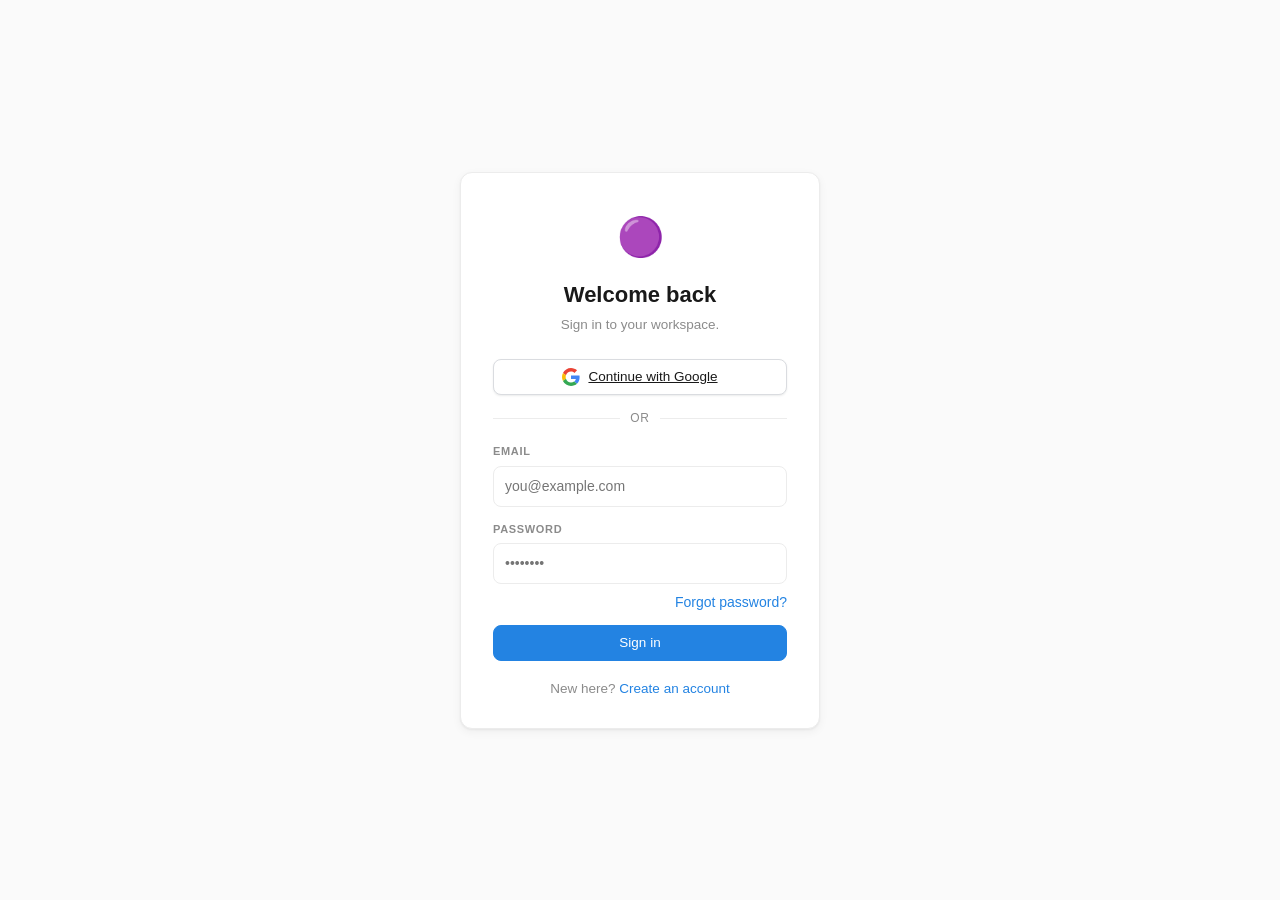
==== static/index.html @ 6af67395 "feat: notes section redesign + favorites - Sidebar list items: category color dots, first-line previ" ====
<!doctype html>
<html lang="en">
<head>
<meta charset="utf-8">
<meta name="viewport" content="width=device-width, initial-scale=1">
<title>Workspace — Tasks & Notes</title>
<link rel="stylesheet" href="style.css?v=20260831b">
</head>
<body>

<!-- ================= Auth view ================= -->
<section id="auth-view" class="auth-view" hidden>
  <div class="auth-card">
    <div class="auth-logo">🟣</div>
    <h1 id="auth-title">Welcome back</h1>
    <p class="auth-sub" id="auth-sub">Sign in to your workspace.</p>
    <a href="/auth/google/login" id="google-btn" class="btn btn-google btn-block" role="button">
      <svg viewBox="0 0 48 48" width="18" height="18" aria-hidden="true">
        <path fill="#EA4335" d="M24 9.5c3.54 0 6.71 1.22 9.21 3.6l6.85-6.85C35.9 2.38 30.47 0 24 0 14.62 0 6.51 5.38 2.56 13.22l7.98 6.19C12.43 13.72 17.74 9.5 24 9.5z"/>
        <path fill="#4285F4" d="M46.98 24.55c0-1.57-.15-3.09-.38-4.55H24v9.02h12.94c-.58 2.96-2.26 5.48-4.78 7.18l7.73 6c4.51-4.18 7.09-10.36 7.09-17.65z"/>
        <path fill="#FBBC05" d="M10.53 28.59c-.48-1.45-.76-2.99-.76-4.59s.27-3.14.76-4.59l-7.98-6.19C.92 16.46 0 20.12 0 24c0 3.88.92 7.54 2.56 10.78l7.97-6.19z"/>
        <path fill="#34A853" d="M24 48c6.48 0 11.93-2.13 15.89-5.81l-7.73-6c-2.15 1.45-4.92 2.3-8.16 2.3-6.26 0-11.57-4.22-13.47-9.91l-7.98 6.19C6.51 42.62 14.62 48 24 48z"/>
      </svg>
      Continue with Google
    </a>
    <div class="or-divider"><span>or</span></div>
    <form id="auth-form" autocomplete="on">
      <label class="field">
        <span>Email</span>
        <input type="email" id="auth-email" required placeholder="you@example.com" maxlength="255">
      </label>
      <label class="field">
        <span>Password</span>
        <input type="password" id="auth-password" required minlength="8" placeholder="••••••••" maxlength="128">
      </label>
      <p class="field-hint-row">
        <button type="button" id="forgot-password-btn" class="btn-link">Forgot password?</button>
      </p>
      <p id="auth-error" class="auth-error" role="alert" hidden></p>
      <p id="auth-resend-line" class="auth-hint" hidden>
        Didn't get the verification email?
        <button type="button" id="auth-resend-btn" class="btn-link">Resend link</button>
      </p>
      <button type="submit" id="auth-submit" class="btn btn-primary btn-block">Sign in</button>
    </form>

    <form id="forgot-form" class="auth-form" hidden>
      <label class="field">
        <span>Email</span>
        <input type="email" id="forgot-email" required placeholder="you@example.com" maxlength="255">
      </label>
      <p id="forgot-error" class="auth-error" role="alert" hidden></p>
      <button type="submit" id="forgot-submit" class="btn btn-primary btn-block">Send reset link</button>
      <p class="auth-switch">
        <button type="button" id="forgot-back-btn" class="btn-link">Back to sign in</button>
      </p>
    </form>

    <p class="auth-switch" id="auth-switch">
      <span id="auth-switch-text">New here?</span>
      <button type="button" id="auth-switch-btn" class="btn-link">Create an account</button>
    </p>
  </div>
</section>

<!-- ================= App view ================= -->
<div id="app-view" class="app" hidden>

  <aside class="sidebar" id="sidebar">
    <header class="ws-head">
      <span class="ws-avatar">🟪</span>
      <div class="ws-names">
        <strong>My Workspace</strong>
        <span class="ws-plan">Free plan</span>
      </div>
      <button id="collapse-btn" class="btn-icon" type="button" title="Collapse sidebar">«</button>
    </header>

    <div class="tab-row" role="tablist">
      <button class="tab active" data-view="home" type="button">Home</button>
      <button class="tab" data-view="notes" type="button">Notes</button>
    </div>

    <nav class="side-scroll">
      <section class="side-group open">
        <div class="group-head-row">
          <button class="group-head" type="button"><span class="gh-icon">📅</span><span>Upcoming events</span><i class="chev">▾</i></button>
          <button id="add-event-btn" class="btn-icon add-event-btn" type="button" title="Add event">+</button>
        </div>
        <div class="group-body">
          <div id="event-list"></div>
        </div>
      </section>

      <section class="side-group open">
        <button class="group-head" type="button"><span class="gh-icon">👥</span><span>Teamspaces</span><i class="chev">▾</i></button>
        <div class="group-body">
          <button class="side-item" data-view="home" type="button"><span class="si-icon">🚀</span><span class="si-label">Product board</span></button>
        </div>
      </section>

      <section class="side-group open">
        <button class="group-head" type="button"><span class="gh-icon">🔒</span><span>Private</span><i class="chev">▾</i></button>
        <div class="group-body">
          <button class="side-item" data-view="notes" type="button"><span class="si-icon">📝</span><span class="si-label">My notes</span></button>
        </div>
      </section>
    </nav>

    <footer class="sidebar-foot">
      <span id="user-email" class="foot-email"></span>
      <button id="logout-btn" class="btn-link small" type="button">Log out</button>
    </footer>
  </aside>

  <main class="main">
    <div id="verify-banner" class="verify-banner" hidden>
      <span>⚠️ Please verify your email — keep your account secure.</span>
      <button id="resend-verify-btn" class="btn-link" type="button">Resend email</button>
    </div>
    <header class="main-top">
      <button id="mobile-menu" class="btn-icon" type="button" aria-label="Toggle sidebar">☰</button>
      <nav class="breadcrumb"><span>Workspace</span><span class="crumb-sep">/</span><b id="crumb-page">Home · Product</b></nav>
      <div class="top-actions">
        <button id="search-toggle" class="btn-icon" type="button" title="Search tasks">🔍</button>
        <input id="board-search" class="board-search" placeholder="Filter tasks…" hidden>
        <button id="sort-btn" class="btn-icon" type="button" title="Sort: manual order">⇅</button>
        <div class="new-wrap">
          <button id="new-task-btn" class="btn btn-primary" type="button">New ▾</button>
          <div id="new-task-menu" class="menu" hidden>
            <button data-status="todo" type="button">To-do</button>
            <button data-status="doing" type="button">In progress</button>
            <button data-status="review" type="button">In review</button>
            <button data-status="done" type="button">Complete</button>
          </div>
        </div>
      </div>
    </header>

    <!-- HOME: kanban board -->
    <section id="view-home" class="view">
      <header class="page-head">
        <h1 class="page-title"><span class="page-icon">📋</span> Company tasks</h1>
        <div class="page-tabs">
          <button class="ptab active" data-board-tab="board" type="button">Board</button>
          <button class="ptab" data-board-tab="timeline" type="button">Timeline</button>
        </div>
      </header>

      <div id="board" class="board"></div>
      <div id="timeline" class="timeline" hidden></div>
    </section>

    <!-- NOTES: editor -->
    <section id="view-notes" class="view" hidden>
      <div class="notes-wrap">
        <div class="notes-side">
          <div class="notes-side-header">
            <span class="notes-side-title">My Notes</span>
            <span id="notes-stats" class="notes-stats">0 notes</span>
          </div>
          <button id="new-note-btn" class="btn btn-primary btn-block" type="button">
            <span>+</span> New note
          </button>
          <div class="search-container">
            <span class="search-icon">🔍</span>
            <input type="search" id="search-input" class="search" placeholder="Search notes…" autocomplete="off">
          </div>
          <nav id="note-list" class="note-list" aria-label="Notes"></nav>
        </div>
        <div class="notes-editor">
          <div id="editor-empty" class="editor-empty">
            <div class="editor-illustration">📝</div>
            <h3>Select a note, or create one</h3>
            <p>Choose a note from the list or start writing a new one. Your edits save automatically.</p>
          </div>
          <div id="editor-pane" class="editor-pane" hidden>
            <header class="editor-toolbar">
              <span id="save-status" class="save-status"></span>
              <span class="toolbar-spacer"></span>
              <button id="favorite-btn" class="btn btn-ghost" type="button" title="Add to favorites">☆ Favorite</button>
              <button id="mode-toggle" class="btn btn-ghost" type="button">Preview</button>
              <button id="delete-btn" class="btn btn-ghost danger" type="button">Delete</button>
            </header>
            <input id="note-title" class="note-title" placeholder="Untitled note..." maxlength="255" autocomplete="off">
            <div id="note-meta" class="note-meta-row" hidden>
              <span id="note-stats"></span>
            </div>
            <div id="todo-progress" class="todo-progress" hidden></div>
            <textarea id="note-content" class="note-content" spellcheck="true" placeholder="Write your note here..."></textarea>
            <div id="note-preview" class="note-preview" hidden></div>
          </div>
        </div>
      </div>
    </section>
  </main>

  <!-- Add-event modal -->
  <div id="event-modal" class="modal-overlay" hidden>
    <div class="modal" role="dialog" aria-modal="true" aria-labelledby="event-modal-title">
      <header class="modal-head">
        <h2 id="event-modal-title">Add event</h2>
        <button id="event-modal-close" class="btn-icon" type="button" title="Close">✕</button>
      </header>
      <form id="event-form">
        <label class="field">
          <span>Name</span>
          <input id="event-title" required maxlength="255" placeholder="Design review">
        </label>
        <label class="field">
          <span>Description</span>
          <textarea id="event-desc" rows="3" maxlength="2000" placeholder="Optional details…"></textarea>
        </label>
        <label class="field">
          <span>Date</span>
          <input id="event-date" type="date" required>
        </label>
        <p id="event-error" class="auth-error" hidden></p>
        <div class="modal-actions">
          <button type="button" id="event-cancel" class="btn">Cancel</button>
          <button type="submit" class="btn btn-primary">Add event</button>
        </div>
      </form>
    </div>
  </div>

  <!-- Floating ambient insight cards -->
  <div id="float-stack" class="float-stack" aria-live="polite"></div>
</div>

<script src="app.js?v=20260831b"></script>
</body>
</html>
---- static/style.css ----
/* ============================================================
   Workspace Dashboard — Notion/Linear style
   #FAFAFA sidebar · #191919 ink · #2383E2 accent · status dots
   ============================================================ */

:root {
  --bg: #ffffff;
  --bg-soft: #fafafa;
  --ink: #191919;
  --muted: #8b8b8b;
  --border: #ececec;
  --hover: #efefef;
  --active: #e4e4e4;
  --accent: #2383e2;
  --accent-hover: #1a75cf;
  --purple: #8b5cf6;
  --amber: #f59e0b;
  --blue: #2f80ed;
  --green: #22c55e;
  --danger: #eb5757;
  --r-sm: 8px;
  --r-md: 10px;
  --r-lg: 12px;
  --card-shadow: 0 1px 2px rgba(15, 15, 15, 0.05), 0 3px 10px rgba(15, 15, 15, 0.05);
  --card-shadow-hover: 0 2px 4px rgba(15, 15, 15, 0.07), 0 8px 20px rgba(15, 15, 15, 0.09);
  --sidebar-w: 240px;
  --speed: 140ms;
}

* { box-sizing: border-box; }

html, body { height: 100%; }

body {
  margin: 0;
  font-family: Inter, ui-sans-serif, -apple-system, "Segoe UI", Helvetica, Arial, sans-serif;
  color: var(--ink);
  background: var(--bg);
  font-size: 14px;
  line-height: 1.5;
  -webkit-font-smoothing: antialiased;
}

button { font: inherit; color: inherit; cursor: pointer; background: none; border: none; }
input, textarea { font: inherit; color: inherit; }
[hidden] { display: none !important; }

::-webkit-scrollbar { width: 10px; height: 10px; }
::-webkit-scrollbar-thumb { background: #d9d9d9; border-radius: 99px; border: 3px solid transparent; background-clip: content-box; }
::-webkit-scrollbar-thumb:hover { background: #bdbdbd; border: 3px solid transparent; background-clip: content-box; }

/* ---------------- buttons & primitives ---------------- */

.btn {
  border: 1px solid var(--border);
  background: #fff;
  border-radius: var(--r-sm);
  padding: 7px 13px;
  font-weight: 500;
  font-size: 13.5px;
  transition: background var(--speed) ease, transform var(--speed) ease;
}
.btn:hover { background: var(--hover); }
.btn-primary { background: var(--accent); border-color: var(--accent); color: #fff; }
.btn-primary:hover { background: var(--accent-hover); }
.btn-primary:disabled { opacity: 0.6; cursor: default; }
.btn-ghost { border-color: transparent; background: transparent; color: var(--muted); }
.btn-ghost:hover { background: var(--hover); color: var(--ink); }
.btn-ghost.danger:hover { color: var(--danger); background: rgba(235, 87, 87, 0.08); }
.btn-block { display: block; width: 100%; }
.btn-google {
  display: flex; align-items: center; justify-content: center; gap: 8px;
  background: #fff; border: 1px solid #dadce0; color: var(--ink);
  box-shadow: 0 1px 2px rgba(60, 64, 67, 0.1);
}
.btn-google:hover { background: #f6f8fa; }
.or-divider {
  display: flex; align-items: center; gap: 10px;
  color: var(--muted); font-size: 12px; margin: 14px 0 16px; text-transform: uppercase;
  letter-spacing: 0.06em;
}
.or-divider::before, .or-divider::after { content: ""; flex: 1; height: 1px; background: var(--border); }
.btn-link { color: var(--accent); font-weight: 500; padding: 0; }
.btn-link:hover { text-decoration: underline; }
.btn-link.small { font-size: 12.5px; color: var(--muted); font-weight: 400; }
.btn-link.small:hover { color: var(--ink); text-decoration: none; }
.btn-icon {
  width: 30px; height: 30px;
  display: inline-flex; align-items: center; justify-content: center;
  border-radius: var(--r-sm); color: var(--muted); font-size: 14px;
  transition: background var(--speed) ease;
}
.btn-icon:hover { background: var(--hover); color: var(--ink); }

/* ---------------- auth ---------------- */

.auth-view {
  min-height: 100vh;
  display: grid; place-items: center;
  background: var(--bg-soft);
  padding: 24px;
}
.auth-card {
  width: min(360px, 100%);
  background: #fff;
  border: 1px solid var(--border);
  border-radius: var(--r-lg);
  box-shadow: var(--card-shadow);
  padding: 36px 32px 28px;
  text-align: center;
}
.auth-logo { font-size: 38px; }
.auth-card h1 { font-size: 22px; margin: 12px 0 4px; }
.auth-sub { color: var(--muted); font-size: 13.5px; margin: 0 0 24px; }
.field { display: block; text-align: left; margin-bottom: 14px; }
.field span {
  display: block; font-size: 11px; font-weight: 600;
  letter-spacing: 0.06em; text-transform: uppercase;
  color: var(--muted); margin-bottom: 6px;
}
.field input {
  width: 100%;
  border: 1px solid var(--border);
  border-radius: var(--r-sm);
  padding: 9px 11px;
  outline: none;
  transition: border-color var(--speed) ease, box-shadow var(--speed) ease;
}
.field input:focus {
  border-color: var(--accent);
  box-shadow: 0 0 0 3px rgba(35, 131, 226, 0.16);
}
.auth-error {
  background: rgba(235, 87, 87, 0.1);
  color: var(--danger);
  font-size: 13px;
  border-radius: var(--r-sm);
  padding: 8px 10px;
  margin: 0 0 14px;
  text-align: left;
}
.auth-hint {
  background: rgba(34, 197, 94, 0.1);
  color: #177a3a;
  font-size: 13px;
  border-radius: 8px;
  padding: 9px 12px;
  margin: 0 0 12px;
  text-align: left;
}
.field-hint-row { text-align: right; margin: -6px 0 12px; }
.auth-switch { font-size: 13.5px; color: var(--muted); margin: 18px 0 0; }

/* ---------------- app layout ---------------- */

.app { display: flex; height: 100vh; overflow: hidden; }

/* ---------------- sidebar ---------------- */

.sidebar {
  width: var(--sidebar-w);
  flex-shrink: 0;
  background: var(--bg-soft);
  border-right: 1px solid var(--border);
  display: flex;
  flex-direction: column;
  overflow: hidden;
  transition: width var(--speed) ease;
}

/* Collapse to a slim rail instead of sliding off-screen — this keeps the
   expand (») button reachable, so the sidebar can always be restored. */
@media (min-width: 821px) {
  .sidebar.collapsed { width: 48px; }
  .sidebar.collapsed .ws-head {
    justify-content: center;
    padding: 12px 0 10px;
  }
  .sidebar.collapsed .ws-avatar,
  .sidebar.collapsed .ws-names,
  .sidebar.collapsed .tab-row,
  .sidebar.collapsed .side-scroll,
  .sidebar.collapsed .sidebar-foot { display: none; }
}

.ws-head {
  display: flex; align-items: center; gap: 8px;
  padding: 12px 10px 10px;
}
.ws-avatar {
  width: 30px; height: 30px; flex-shrink: 0;
  display: grid; place-items: center;
  background: var(--purple); border-radius: 8px; font-size: 15px;
}
.ws-names { flex: 1; min-width: 0; }
.ws-names strong { display: block; font-size: 13.5px; white-space: nowrap; overflow: hidden; text-overflow: ellipsis; }
.ws-plan { display: block; font-size: 11px; color: var(--muted); }

/* browser-tab style switcher */
.tab-row {
  display: flex; gap: 2px; padding: 0 10px;
  border-bottom: 1px solid var(--border);
}
.tab {
  padding: 7px 12px 8px;
  font-size: 12.5px; font-weight: 500; color: var(--muted);
  border: 1px solid transparent; border-bottom: none;
  border-radius: 8px 8px 0 0;
  position: relative; top: 1px;
  transition: color var(--speed) ease, background var(--speed) ease;
}
.tab:hover { color: var(--ink); background: var(--hover); }
.tab.active {
  color: var(--ink); background: #fff;
  border-color: var(--border);
}

.side-scroll { flex: 1; overflow-y: auto; padding: 8px 8px 12px; }

.side-group { margin-bottom: 2px; }
.group-head {
  width: 100%; display: flex; align-items: center; gap: 8px;
  padding: 6px 8px; border-radius: var(--r-sm);
  font-size: 11px; font-weight: 600; letter-spacing: 0.05em;
  text-transform: uppercase; color: var(--muted);
  transition: background var(--speed) ease;
}
.group-head:hover { background: var(--hover); color: var(--ink); }
.gh-icon { font-size: 13px; }
.group-head span:nth-child(2) { flex: 1; text-align: left; }
.chev { font-style: normal; font-size: 10px; transition: transform var(--speed) ease; }
.side-group:not(.open) .chev { transform: rotate(-90deg); }
.side-group:not(.open) .group-body { display: none; }
.group-body { padding: 2px 0 6px; }

.side-item {
  width: 100%;
  display: flex; align-items: center; gap: 8px;
  padding: 6px 8px 6px 12px;
  border-radius: var(--r-sm);
  font-size: 13px; color: var(--ink);
  text-align: left;
  transition: background var(--speed) ease;
}
.side-item:hover { background: var(--hover); }
.side-item.static { cursor: default; }
.side-item.static:hover { background: transparent; }
.si-icon { width: 20px; height: 20px; display: grid; place-items: center; font-size: 13px; flex-shrink: 0; }
.si-label { flex: 1; white-space: nowrap; overflow: hidden; text-overflow: ellipsis; }
.when { font-size: 11px; color: var(--muted); flex-shrink: 0; }

.sidebar-foot {
  display: flex; align-items: center; justify-content: space-between; gap: 8px;
  padding: 10px 12px;
  border-top: 1px solid var(--border);
  font-size: 12px; color: var(--muted);
}
.foot-email { white-space: nowrap; overflow: hidden; text-overflow: ellipsis; }

/* ---------------- verify banner ---------------- */

.verify-banner {
  display: flex; align-items: center; gap: 10px;
  background: #fff7e6; color: #7a5b00;
  border-bottom: 1px solid #f0e0b8;
  padding: 8px 20px;
  font-size: 13px;
  flex-shrink: 0;
}
.verify-banner .btn-link { color: #7a5b00; font-weight: 600; }

/* ---------------- main column ---------------- */

.main { flex: 1; min-width: 0; display: flex; flex-direction: column; }

.main-top {
  display: flex; align-items: center; gap: 8px;
  padding: 10px 20px;
  border-bottom: 1px solid var(--border);
  background: #fff;
}
#mobile-menu { display: none; }
.breadcrumb { flex: 1; font-size: 13px; color: var(--muted); min-width: 0; white-space: nowrap; overflow: hidden; text-overflow: ellipsis; }
.crumb-sep { margin: 0 6px; color: var(--border); }
.breadcrumb b { color: var(--ink); font-weight: 600; }
.top-actions { display: flex; align-items: center; gap: 6px; }
.board-search {
  width: 200px;
  border: 1px solid var(--border);
  border-radius: var(--r-sm);
  padding: 6px 10px;
  font-size: 13px;
  outline: none;
}
.board-search:focus { border-color: var(--accent); box-shadow: 0 0 0 3px rgba(35, 131, 226, 0.14); }

.new-wrap { position: relative; }
.menu {
  position: absolute; right: 0; top: calc(100% + 6px); z-index: 30;
  background: #fff; border: 1px solid var(--border);
  border-radius: var(--r-md); box-shadow: var(--card-shadow-hover);
  min-width: 160px; padding: 5px;
}
.menu button {
  display: block; width: 100%; text-align: left;
  padding: 7px 10px; border-radius: var(--r-sm); font-size: 13px;
}
.menu button:hover { background: var(--hover); }

/* ---------------- page head ---------------- */

.view { flex: 1; overflow-y: auto; }

.page-head { padding: 22px 28px 0; }
.page-title {
  display: flex; align-items: center; gap: 10px;
  font-size: 28px; font-weight: 700; margin: 0 0 10px;
}
.page-icon { font-size: 26px; }
.page-tabs { display: flex; gap: 18px; border-bottom: 1px solid var(--border); }
.ptab {
  padding: 8px 2px; font-size: 13.5px; font-weight: 500; color: var(--muted);
  border-bottom: 2px solid transparent; margin-bottom: -1px;
  transition: color var(--speed) ease, border-color var(--speed) ease;
}
.ptab:hover { color: var(--ink); }
.ptab.active { color: var(--ink); border-color: var(--ink); }

/* ---------------- notes view (enhanced) ---------------- */

.notes-wrap {
  display: flex;
  height: calc(100vh - 53px);
  background: var(--bg-soft);
}

.notes-side {
  width: 280px;
  flex-shrink: 0;
  border-right: 1px solid var(--border);
  background: var(--bg-soft);
  display: flex;
  flex-direction: column;
  gap: 12px;
  padding: 16px 12px;
  transition: width var(--speed) ease, min-width var(--speed) ease;
}
/* Enhanced search with icon */
.search-container {
  position: relative;
  margin-bottom: 10px;
}

.search-container .search-icon {
  position: absolute;
  left: 10px;
  top: 50%;
  transform: translateY(-50%);
  font-size: 14px;
  color: var(--muted);
  pointer-events: none;
}

.search {
  width: 100%;
  border: 1px solid var(--border);
  background: #fff;
  border-radius: var(--r-md);
  padding: 8px 12px 8px 36px;
  font-size: 13px;
  outline: none;
  transition: all var(--speed) ease;
  box-shadow: var(--card-shadow);
}

.search:focus {
  border-color: var(--accent);
  box-shadow: 0 0 0 3px rgba(35, 131, 226, 0.14);
}

.note-list {
  flex: 1;
  overflow-y: auto;
  padding: 0 4px;
}

.list-empty {
  color: var(--muted);
  font-size: 13px;
  text-align: center;
  padding: 30px 0;
}

.empty-illustration {
  display: block;
  font-size: 48px;
  margin-bottom: 12px;
  opacity: 0.4;
}

.list-empty p {
  margin: 0;
}

/* Enhanced note items with category indicators */
.note-item {
  display: block;
  width: 100%;
  text-align: left;
  border-radius: var(--r-md);
  padding: 10px 12px;
  margin-bottom: 4px;
  transition: all var(--speed) ease;
  position: relative;
  border-left: 3px solid transparent;
  background: #fff;
  box-shadow: var(--card-shadow);
}

.note-item:hover {
  transform: translateX(2px);
  box-shadow: var(--card-shadow-hover);
  background: #fff;
}

.note-item:hover .note-category-dot {
  transform: scale(1.15);
}

.note-item.selected {
  background: var(--active);
  border-left-color: var(--accent);
}

.note-item.selected .note-category-dot {
  box-shadow: 0 0 0 2px rgba(35, 131, 226, 0.3);
}

/* Note item content layout */
.note-item-content {
  display: flex;
  align-items: flex-start;
  gap: 8px;
}

/* Category dot indicator */
.note-category-dot {
  width: 8px;
  height: 8px;
  border-radius: 50%;
  flex-shrink: 0;
  margin-top: 3px;
  background: var(--accent);
  transition: transform var(--speed) ease, box-shadow var(--speed) ease;
}

.note-item-title {
  display: block;
  font-size: 13.5px;
  font-weight: 500;
  white-space: nowrap;
  overflow: hidden;
  text-overflow: ellipsis;
  color: var(--ink);
}

.note-item-meta {
  display: block;
  font-size: 11.5px;
  color: var(--muted);
  white-space: nowrap;
  overflow: hidden;
  text-overflow: ellipsis;
  margin-top: 2px;
}

/* Favorite star */
.note-favorite {
  position: absolute;
  right: 8px;
  top: 8px;
  color: var(--amber);
  opacity: 0;
  transition: opacity var(--speed) ease;
  font-size: 14px;
  cursor: pointer;
  line-height: 1;
  padding: 2px;
}

.note-item:hover .note-favorite,
.note-item.selected .note-favorite {
  opacity: 1;
}

/* Favorited notes keep their star visible at all times */
.note-favorite.active {
  opacity: 1;
}

/* Word count shown under each list item */
.note-item-word-count {
  display: block;
  font-size: 10.5px;
  color: var(--muted);
  opacity: 0.75;
  margin-top: 2px;
}

/* Editor toolbar favorite button (active = starred) */
#favorite-btn.fav-active {
  color: var(--amber);
  font-weight: 600;
}

/* Enhanced editor states */
.editor-empty {
  height: 100%;
  display: grid;
  place-items: center;
  color: var(--muted);
}

.editor-illustration {
  font-size: 64px;
  margin-bottom: 16px;
  opacity: 0.25;
}

.editor-empty h3 {
  font-size: 18px;
  font-weight: 600;
  color: var(--ink);
  margin: 0 0 8px;
}

.editor-empty p {
  font-size: 13px;
  margin: 0;
  color: var(--muted);
}

/* Enhanced editor pane */
.editor-pane {
  max-width: 760px;
  margin: 0 auto;
  padding: 32px 40px 100px;
}
/* Glass-morphism toolbar */
.editor-toolbar {
  display: flex;
  align-items: center;
  gap: 8px;
  margin-bottom: 20px;
  min-height: 40px;
  padding-bottom: 12px;
  border-bottom: 1px solid var(--border);
}

.toolbar-spacer {
  flex: 1;
}

/* Enhanced save status */
.save-status {
  font-size: 12px;
  color: var(--muted);
  display: flex;
  align-items: center;
  gap: 6px;
  transition: color var(--speed) ease;
}

.save-status.saved {
  color: var(--green);
}

.save-status .save-icon {
  font-size: 11px;
}

/* Enhanced note title */
.note-title {
  width: 100%;
  border: none;
  outline: none;
  background: none;
  font-size: 28px;
  font-weight: 700;
  padding: 0;
  margin-bottom: 12px;
  color: var(--ink);
  transition: color var(--speed) ease;
}

.note-title::placeholder {
  color: var(--muted);
  font-weight: 400;
}

/* Note meta row */
.note-meta-row {
  display: flex;
  align-items: center;
  gap: 12px;
  margin-bottom: 16px;
  font-size: 12px;
  color: var(--muted);
}
.todo-progress {
  display: flex; align-items: center; gap: 10px;
  font-size: 12px; color: var(--muted);
  margin: 4px 0 2px;
}
.todo-progress .bar { flex: 0 0 140px; height: 5px; background: var(--hover); border-radius: 99px; overflow: hidden; }
.todo-progress .fill { height: 100%; background: var(--accent); transition: width var(--speed) ease; }
.note-content {
  width: 100%;
  min-height: 55vh;
  border: none;
  outline: none;
  background: none;
  resize: none;
  font-size: 15px;
  line-height: 1.7;
  color: var(--ink);
  transition: color var(--speed) ease;
}

.note-content::placeholder {
  color: var(--muted);
}

.note-preview {
  font-size: 15px;
  line-height: 1.7;
  min-height: 55vh;
  color: var(--ink);
}

.note-preview p {
  margin: 0 0 4px;
}

.preview-gap {
  height: 12px;
}

.todo-row {
  display: flex;
  align-items: flex-start;
  gap: 9px;
  padding: 2px 0;
  cursor: pointer;
}

.todo-row input[type="checkbox"] {
  width: 16px;
  height: 16px;
  margin-top: 3px;
  accent-color: var(--accent);
  cursor: pointer;
  flex-shrink: 0;
}

.todo-row.done span {
  color: var(--muted);
  text-decoration: line-through;
}

/* Enhanced new note button */
#new-note-btn {
  width: 100%;
  display: flex;
  align-items: center;
  justify-content: center;
  gap: 8px;
  font-weight: 500;
  transition: all var(--speed) ease;
}

#new-note-btn:hover {
  transform: translateY(-1px);
  box-shadow: var(--card-shadow-hover);
}

/* Category colors for notes */
.category-work {
  background: linear-gradient(135deg, #2f80ed, #1a75cf);
}

.category-personal {
  background: linear-gradient(135deg, #8b5cf6, #7c3aed);
}

.category-ideas {
  background: linear-gradient(135deg, #22c55e, #16a34a);
}

.category-learning {
  background: linear-gradient(135deg, #f59e0b, #d97706);
}

.category-default {
  background: linear-gradient(135deg, #6b7280, #4b5563);
}

/* ---------------- kanban board ---------------- */

.board {
  display: flex;
  gap: 14px;
  padding: 18px 28px 28px;
  overflow-x: auto;
  align-items: flex-start;
  min-height: 70%;
}

.column {
  width: 272px;
  flex-shrink: 0;
  background: var(--bg-soft);
  border: 1px solid var(--border);
  border-radius: var(--r-md);
  display: flex;
  flex-direction: column;
  max-height: calc(100vh - 210px);
  transition: border-color var(--speed) ease, background var(--speed) ease;
}
.column.drop-target { border-color: var(--accent); background: #f2f8fe; }

.column-head {
  display: flex; align-items: center; gap: 8px;
  padding: 12px 12px 8px;
  font-size: 13px; font-weight: 600;
}
.status-dot { width: 10px; height: 10px; border-radius: 50%; flex-shrink: 0; }
.column-count {
  font-size: 11.5px; font-weight: 500; color: var(--muted);
  background: var(--hover); border-radius: 99px; padding: 1px 7px;
}
.column-body {
  padding: 4px 8px 8px;
  overflow-y: auto;
  display: flex; flex-direction: column; gap: 8px;
  min-height: 60px;
}

.task-card {
  background: #fff;
  border: 1px solid var(--border);
  border-radius: var(--r-md);
  box-shadow: var(--card-shadow);
  padding: 10px 10px 10px 12px;
  cursor: grab;
  display: flex; gap: 9px; align-items: flex-start;
  transition: transform var(--speed) ease, box-shadow var(--speed) ease, opacity var(--speed) ease;
  position: relative;
}
.task-card:hover { transform: translateY(-2px); box-shadow: var(--card-shadow-hover); }
.task-card.dragging { opacity: 0.45; cursor: grabbing; }
.task-avatar {
  width: 26px; height: 26px; flex-shrink: 0;
  border-radius: 50%;
  display: grid; place-items: center;
  font-size: 14px;
}
.task-title { flex: 1; font-size: 13.5px; line-height: 1.45; overflow-wrap: anywhere; padding-top: 3px; }
.task-del {
  position: absolute; top: 6px; right: 6px;
  width: 20px; height: 20px;
  border-radius: 6px;
  display: none; place-items: center;
  font-size: 11px; color: var(--muted);
  background: #fff; border: 1px solid var(--border);
}
.task-card:hover .task-del { display: grid; }
.task-del:hover { color: var(--danger); border-color: var(--danger); }

.ghost-add {
  border: 1.5px dashed var(--border);
  border-radius: var(--r-md);
  color: var(--muted);
  padding: 9px 10px;
  font-size: 13px;
  text-align: left;
  width: 100%;
  transition: border-color var(--speed) ease, color var(--speed) ease, background var(--speed) ease;
}
.ghost-add:hover { border-color: var(--accent); color: var(--accent); background: rgba(35, 131, 226, 0.05); }
.ghost-input {
  width: 100%;
  border: 1.5px solid var(--accent);
  border-radius: var(--r-md);
  padding: 9px 10px;
  font-size: 13px;
  outline: none;
  box-shadow: 0 0 0 3px rgba(35, 131, 226, 0.12);
}

/* ---------------- timeline ---------------- */

.timeline { padding: 6px 28px 40px; max-width: 860px; }
.tl-group { margin-bottom: 22px; }
.tl-head {
  display: flex; align-items: center; gap: 8px;
  font-size: 12px; font-weight: 600;
  text-transform: uppercase; letter-spacing: 0.05em;
  color: var(--muted);
  margin-bottom: 8px;
}
.tl-row {
  display: flex; align-items: center; gap: 10px;
  background: #fff;
  border: 1px solid var(--border);
  border-radius: var(--r-md);
  padding: 10px 12px;
  margin-bottom: 6px;
  box-shadow: var(--card-shadow);
}
.tl-row .task-title { padding-top: 0; }
.tl-when { margin-left: auto; font-size: 12px; color: var(--muted); flex-shrink: 0; }
.tl-empty { color: var(--muted); padding: 30px 0; text-align: center; }

/* ---------------- floating insight cards ---------------- */

.float-stack {
  position: fixed;
  right: 20px; top: 70px;
  width: 250px;
  display: flex; flex-direction: column; gap: 10px;
  z-index: 20;
}
.float-card {
  position: relative;
  background: #fff;
  border: 1px solid var(--border);
  border-radius: var(--r-md);
  box-shadow: var(--card-shadow-hover);
  padding: 12px 30px 12px 12px;
  display: flex; gap: 9px; align-items: flex-start;
  animation: float-in 220ms ease;
}
@keyframes float-in {
  from { opacity: 0; transform: translateY(6px); }
  to { opacity: 1; transform: none; }
}
.float-avatar {
  width: 26px; height: 26px; flex-shrink: 0;
  border-radius: 50%; display: grid; place-items: center;
  font-size: 14px;
  border: 2px solid #fff;
  box-shadow: 0 1px 3px rgba(15, 15, 15, 0.15);
}
.float-text { font-size: 12.5px; line-height: 1.45; }
.float-close {
  position: absolute; top: 5px; right: 5px;
  width: 18px; height: 18px;
  display: grid; place-items: center;
  border-radius: 5px; color: var(--muted); font-size: 10px;
}
.float-close:hover { background: var(--hover); color: var(--ink); }

/* ---------------- responsive ---------------- */

@media (max-width: 900px) {
  .float-stack { display: none; }
}
@media (max-width: 820px) {
  .sidebar {
    position: fixed; inset: 0 auto 0 0; z-index: 40;
    transform: translateX(-100%);
    transition: transform var(--speed) ease;
    box-shadow: var(--card-shadow-hover);
  }
    .sidebar.open { transform: none; }
  /* On mobile: hide via off-canvas transform; collapsed just means hidden */
  .sidebar.collapsed { transform: translateX(-100%); }
  #mobile-menu { display: inline-flex; }
  #collapse-btn { display: none; }
  .page-head { padding: 16px 16px 0; }
  .board { padding: 14px 16px 20px; }
  .timeline { padding: 6px 16px 30px; }
  .notes-wrap { flex-direction: column; height: auto; }
  .notes-side { width: 100%; border-right: none; border-bottom: 1px solid var(--border); }
}

/* ---------------- events (sidebar) ---------------- */

.group-head-row { display: flex; align-items: center; padding-right: 2px; }
.group-head-row .group-head { flex: 1; min-width: 0; }
.add-event-btn { width: 22px; height: 22px; font-size: 13px; flex-shrink: 0; }

.event-item {
  display: flex; align-items: flex-start; gap: 8px;
  padding: 5px 6px 5px 12px;
  border-radius: var(--r-sm);
  position: relative;
  transition: background var(--speed) ease;
}
.event-item:hover { background: var(--hover); }
.event-item .si-icon { width: 18px; height: 18px; font-size: 12px; margin-top: 2px; }
.event-body { flex: 1; min-width: 0; }
.event-title {
  display: block; font-size: 13px; font-weight: 500;
  white-space: nowrap; overflow: hidden; text-overflow: ellipsis;
}
.event-meta { display: flex; align-items: center; gap: 6px; margin-top: 1px; }
.event-meta > span:first-child { font-size: 11px; color: var(--muted); }
.chip {
  font-size: 10px; font-weight: 600;
  padding: 1px 6px; border-radius: 99px;
  background: var(--hover); color: var(--muted);
  white-space: nowrap;
}
.chip.soon { background: rgba(34, 197, 94, 0.14); color: #15803d; }
.chip.overdue { background: rgba(235, 87, 87, 0.12); color: var(--danger); }
.event-del {
  position: absolute; top: 6px; right: 6px;
  width: 18px; height: 18px;
  display: none; place-items: center;
  border-radius: 5px; font-size: 10px; color: var(--muted);
  background: #fff; border: 1px solid var(--border);
}
.event-item:hover .event-del { display: grid; }
.event-del:hover { color: var(--danger); border-color: var(--danger); }
.event-empty { font-size: 12px; color: var(--muted); text-align: center; padding: 10px 0 4px; }

/* ---------------- modal ---------------- */

.modal-overlay {
  position: fixed; inset: 0; z-index: 50;
  background: rgba(15, 15, 15, 0.4);
  display: grid; place-items: center;
  padding: 20px;
}
.modal {
  width: min(420px, 100%);
  background: #fff;
  border-radius: var(--r-lg);
  box-shadow: var(--card-shadow-hover);
  padding: 20px 22px;
  animation: float-in 180ms ease;
}
.modal-head {
  display: flex; align-items: center; justify-content: space-between;
  margin-bottom: 14px;
}
.modal-head h2 { font-size: 17px; margin: 0; }
.modal-actions { display: flex; justify-content: flex-end; gap: 8px; margin-top: 16px; }
.field textarea {
  width: 100%;
  border: 1px solid var(--border);
  border-radius: var(--r-sm);
  padding: 9px 11px;
  outline: none;
  resize: vertical;
  font-size: 13.5px;
}
.field textarea:focus {
  border-color: var(--accent);
  box-shadow: 0 0 0 3px rgba(35, 131, 226, 0.16);
}
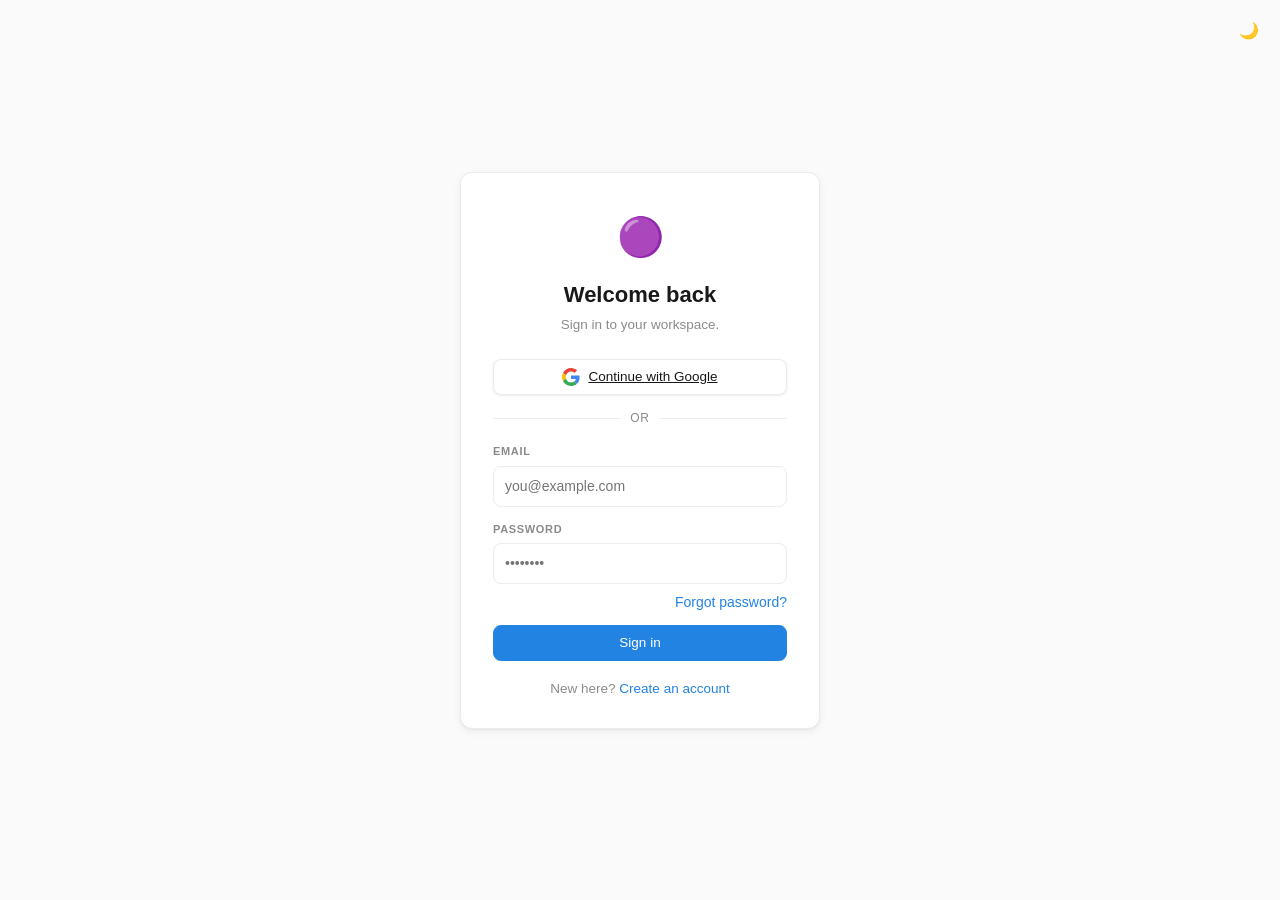
==== commit b9a42af3: "feat: dark mode with OS preference sync - :root[data-theme="dark"] palette (Notion-style #191919 can" ====
--- a/static/index.html
+++ b/static/index.html
@@ -4,12 +4,25 @@
 <meta charset="utf-8">
 <meta name="viewport" content="width=device-width, initial-scale=1">
 <title>Workspace — Tasks & Notes</title>
-<link rel="stylesheet" href="style.css?v=20260831b">
+<script>
+  // Apply the saved (or OS-preferred) theme before first paint to avoid a flash.
+  (function () {
+    var t = null;
+    try { t = localStorage.getItem("notes_theme"); } catch (e) { /* private mode */ }
+    if (t !== "light" && t !== "dark") {
+      t = window.matchMedia && window.matchMedia("(prefers-color-scheme: dark)").matches
+        ? "dark" : "light";
+    }
+    document.documentElement.dataset.theme = t;
+  })();
+</script>
+<link rel="stylesheet" href="style.css?v=20260831c">
 </head>
 <body>
 
 <!-- ================= Auth view ================= -->
 <section id="auth-view" class="auth-view" hidden>
+  <button id="theme-toggle-auth" class="btn-icon theme-toggle-auth" type="button" title="Switch to dark mode">🌙</button>
   <div class="auth-card">
     <div class="auth-logo">🟣</div>
     <h1 id="auth-title">Welcome back</h1>
@@ -122,6 +135,7 @@
       <button id="mobile-menu" class="btn-icon" type="button" aria-label="Toggle sidebar">☰</button>
       <nav class="breadcrumb"><span>Workspace</span><span class="crumb-sep">/</span><b id="crumb-page">Home · Product</b></nav>
       <div class="top-actions">
+        <button id="theme-toggle" class="btn-icon" type="button" title="Switch to dark mode">🌙</button>
         <button id="search-toggle" class="btn-icon" type="button" title="Search tasks">🔍</button>
         <input id="board-search" class="board-search" placeholder="Filter tasks…" hidden>
         <button id="sort-btn" class="btn-icon" type="button" title="Sort: manual order">⇅</button>
@@ -228,7 +242,7 @@
   <div id="float-stack" class="float-stack" aria-live="polite"></div>
 </div>
 
-<script src="app.js?v=20260831b"></script>
+<script src="app.js?v=20260831c"></script>
 </body>
 </html>
 
--- a/static/style.css
+++ b/static/style.css
@@ -4,8 +4,10 @@
    ============================================================ */
 
 :root {
+  color-scheme: light;
   --bg: #ffffff;
   --bg-soft: #fafafa;
+  --surface: #ffffff;
   --ink: #191919;
   --muted: #8b8b8b;
   --border: #ececec;
@@ -13,6 +15,17 @@
   --active: #e4e4e4;
   --accent: #2383e2;
   --accent-hover: #1a75cf;
+  --accent-tint: rgba(35, 131, 226, 0.05);
+  --accent-ring: rgba(35, 131, 226, 0.12);
+  --drop-bg: #f2f8fe;
+  --danger-tint: rgba(235, 87, 87, 0.08);
+  --success-ink: #15803d;
+  --warning-bg: #fff7e6;
+  --warning-ink: #7a5b00;
+  --warning-border: #f0e0b8;
+  --overlay: rgba(15, 15, 15, 0.4);
+  --scrollbar: #d9d9d9;
+  --scrollbar-hover: #bdbdbd;
   --purple: #8b5cf6;
   --amber: #f59e0b;
   --blue: #2f80ed;
@@ -27,6 +40,44 @@
   --speed: 140ms;
 }
 
+/* Dark theme — Notion-style: darker canvas, slightly lighter sidebar,
+   same accent. data-theme is set pre-paint by an inline <head> script. */
+:root[data-theme="dark"] {
+  color-scheme: dark;
+  --bg: #191919;
+  --bg-soft: #202020;
+  --surface: #202020;
+  --ink: #e9e9e7;
+  --muted: #9b9b9b;
+  --border: #2e2e2e;
+  --hover: #2b2b2b;
+  --active: #353535;
+  --accent: #2f8de4;
+  --accent-hover: #4ba0ec;
+  --accent-tint: rgba(47, 141, 228, 0.12);
+  --accent-ring: rgba(47, 141, 228, 0.25);
+  --drop-bg: rgba(47, 141, 228, 0.15);
+  --danger-tint: rgba(235, 87, 87, 0.15);
+  --success-ink: #66d98a;
+  --warning-bg: #33290e;
+  --warning-ink: #f5c84c;
+  --warning-border: #4a3c12;
+  --overlay: rgba(0, 0, 0, 0.6);
+  --scrollbar: #4a4a4a;
+  --scrollbar-hover: #5c5c5c;
+  --card-shadow: 0 1px 2px rgba(0, 0, 0, 0.4), 0 3px 10px rgba(0, 0, 0, 0.35);
+  --card-shadow-hover: 0 2px 4px rgba(0, 0, 0, 0.45), 0 8px 20px rgba(0, 0, 0, 0.5);
+}
+
+/* Smooth palette cross-fade while switching (class added by JS for ~240ms) */
+html.theme-anim body,
+html.theme-anim body *,
+html.theme-anim body *::before,
+html.theme-anim body *::after {
+  transition: background-color 180ms ease, border-color 180ms ease,
+    color 180ms ease, box-shadow 180ms ease, fill 180ms ease !important;
+}
+
 * { box-sizing: border-box; }
 
 html, body { height: 100%; }
@@ -46,14 +97,14 @@
 [hidden] { display: none !important; }
 
 ::-webkit-scrollbar { width: 10px; height: 10px; }
-::-webkit-scrollbar-thumb { background: #d9d9d9; border-radius: 99px; border: 3px solid transparent; background-clip: content-box; }
-::-webkit-scrollbar-thumb:hover { background: #bdbdbd; border: 3px solid transparent; background-clip: content-box; }
+::-webkit-scrollbar-thumb { background: var(--scrollbar); border-radius: 99px; border: 3px solid transparent; background-clip: content-box; }
+::-webkit-scrollbar-thumb:hover { background: var(--scrollbar-hover); border: 3px solid transparent; background-clip: content-box; }
 
 /* ---------------- buttons & primitives ---------------- */
 
 .btn {
   border: 1px solid var(--border);
-  background: #fff;
+  background: var(--surface);
   border-radius: var(--r-sm);
   padding: 7px 13px;
   font-weight: 500;
@@ -66,14 +117,14 @@
 .btn-primary:disabled { opacity: 0.6; cursor: default; }
 .btn-ghost { border-color: transparent; background: transparent; color: var(--muted); }
 .btn-ghost:hover { background: var(--hover); color: var(--ink); }
-.btn-ghost.danger:hover { color: var(--danger); background: rgba(235, 87, 87, 0.08); }
+.btn-ghost.danger:hover { color: var(--danger); background: var(--danger-tint); }
 .btn-block { display: block; width: 100%; }
 .btn-google {
   display: flex; align-items: center; justify-content: center; gap: 8px;
-  background: #fff; border: 1px solid #dadce0; color: var(--ink);
+  background: var(--surface); border: 1px solid var(--border); color: var(--ink);
   box-shadow: 0 1px 2px rgba(60, 64, 67, 0.1);
 }
-.btn-google:hover { background: #f6f8fa; }
+.btn-google:hover { background: var(--hover); }
 .or-divider {
   display: flex; align-items: center; gap: 10px;
   color: var(--muted); font-size: 12px; margin: 14px 0 16px; text-transform: uppercase;
@@ -100,9 +151,17 @@
   background: var(--bg-soft);
   padding: 24px;
 }
+
+/* Theme toggle pinned to the corner of the auth screen */
+.theme-toggle-auth {
+  position: fixed;
+  top: 16px;
+  right: 16px;
+  font-size: 16px;
+}
 .auth-card {
   width: min(360px, 100%);
-  background: #fff;
+  background: var(--surface);
   border: 1px solid var(--border);
   border-radius: var(--r-lg);
   box-shadow: var(--card-shadow);
@@ -211,7 +270,7 @@
 }
 .tab:hover { color: var(--ink); background: var(--hover); }
 .tab.active {
-  color: var(--ink); background: #fff;
+  color: var(--ink); background: var(--bg);
   border-color: var(--border);
 }
 
@@ -261,8 +320,8 @@
 
 .verify-banner {
   display: flex; align-items: center; gap: 10px;
-  background: #fff7e6; color: #7a5b00;
-  border-bottom: 1px solid #f0e0b8;
+  background: var(--warning-bg); color: var(--warning-ink);
+  border-bottom: 1px solid var(--warning-border);
   padding: 8px 20px;
   font-size: 13px;
   flex-shrink: 0;
@@ -277,7 +336,7 @@
   display: flex; align-items: center; gap: 8px;
   padding: 10px 20px;
   border-bottom: 1px solid var(--border);
-  background: #fff;
+  background: var(--bg);
 }
 #mobile-menu { display: none; }
 .breadcrumb { flex: 1; font-size: 13px; color: var(--muted); min-width: 0; white-space: nowrap; overflow: hidden; text-overflow: ellipsis; }
@@ -297,7 +356,7 @@
 .new-wrap { position: relative; }
 .menu {
   position: absolute; right: 0; top: calc(100% + 6px); z-index: 30;
-  background: #fff; border: 1px solid var(--border);
+  background: var(--surface); border: 1px solid var(--border);
   border-radius: var(--r-md); box-shadow: var(--card-shadow-hover);
   min-width: 160px; padding: 5px;
 }
@@ -364,7 +423,7 @@
 .search {
   width: 100%;
   border: 1px solid var(--border);
-  background: #fff;
+  background: var(--surface);
   border-radius: var(--r-md);
   padding: 8px 12px 8px 36px;
   font-size: 13px;
@@ -413,14 +472,14 @@
   transition: all var(--speed) ease;
   position: relative;
   border-left: 3px solid transparent;
-  background: #fff;
+  background: var(--surface);
   box-shadow: var(--card-shadow);
 }
 
 .note-item:hover {
   transform: translateX(2px);
   box-shadow: var(--card-shadow-hover);
-  background: #fff;
+  background: var(--surface);
 }
 
 .note-item:hover .note-category-dot {
@@ -727,7 +786,7 @@
   max-height: calc(100vh - 210px);
   transition: border-color var(--speed) ease, background var(--speed) ease;
 }
-.column.drop-target { border-color: var(--accent); background: #f2f8fe; }
+.column.drop-target { border-color: var(--accent); background: var(--drop-bg); }
 
 .column-head {
   display: flex; align-items: center; gap: 8px;
@@ -747,7 +806,7 @@
 }
 
 .task-card {
-  background: #fff;
+  background: var(--surface);
   border: 1px solid var(--border);
   border-radius: var(--r-md);
   box-shadow: var(--card-shadow);
@@ -772,7 +831,7 @@
   border-radius: 6px;
   display: none; place-items: center;
   font-size: 11px; color: var(--muted);
-  background: #fff; border: 1px solid var(--border);
+  background: var(--surface); border: 1px solid var(--border);
 }
 .task-card:hover .task-del { display: grid; }
 .task-del:hover { color: var(--danger); border-color: var(--danger); }
@@ -787,7 +846,7 @@
   width: 100%;
   transition: border-color var(--speed) ease, color var(--speed) ease, background var(--speed) ease;
 }
-.ghost-add:hover { border-color: var(--accent); color: var(--accent); background: rgba(35, 131, 226, 0.05); }
+.ghost-add:hover { border-color: var(--accent); color: var(--accent); background: var(--accent-tint); }
 .ghost-input {
   width: 100%;
   border: 1.5px solid var(--accent);
@@ -795,7 +854,7 @@
   padding: 9px 10px;
   font-size: 13px;
   outline: none;
-  box-shadow: 0 0 0 3px rgba(35, 131, 226, 0.12);
+  box-shadow: 0 0 0 3px var(--accent-ring);
 }
 
 /* ---------------- timeline ---------------- */
@@ -811,7 +870,7 @@
 }
 .tl-row {
   display: flex; align-items: center; gap: 10px;
-  background: #fff;
+  background: var(--surface);
   border: 1px solid var(--border);
   border-radius: var(--r-md);
   padding: 10px 12px;
@@ -833,7 +892,7 @@
 }
 .float-card {
   position: relative;
-  background: #fff;
+  background: var(--surface);
   border: 1px solid var(--border);
   border-radius: var(--r-md);
   box-shadow: var(--card-shadow-hover);
@@ -849,10 +908,16 @@
   width: 26px; height: 26px; flex-shrink: 0;
   border-radius: 50%; display: grid; place-items: center;
   font-size: 14px;
-  border: 2px solid #fff;
+  border: 2px solid var(--bg);
   box-shadow: 0 1px 3px rgba(15, 15, 15, 0.15);
 }
 .float-text { font-size: 12.5px; line-height: 1.45; }
+
+/* The pastel avatar bubbles come from JS (AVATAR_BG) — tame them on dark */
+:root[data-theme="dark"] .task-avatar,
+:root[data-theme="dark"] .float-avatar {
+  filter: saturate(0.7) brightness(0.8);
+}
 .float-close {
   position: absolute; top: 5px; right: 5px;
   width: 18px; height: 18px;
@@ -913,14 +978,14 @@
   background: var(--hover); color: var(--muted);
   white-space: nowrap;
 }
-.chip.soon { background: rgba(34, 197, 94, 0.14); color: #15803d; }
+.chip.soon { background: rgba(34, 197, 94, 0.14); color: var(--success-ink); }
 .chip.overdue { background: rgba(235, 87, 87, 0.12); color: var(--danger); }
 .event-del {
   position: absolute; top: 6px; right: 6px;
   width: 18px; height: 18px;
   display: none; place-items: center;
   border-radius: 5px; font-size: 10px; color: var(--muted);
-  background: #fff; border: 1px solid var(--border);
+  background: var(--surface); border: 1px solid var(--border);
 }
 .event-item:hover .event-del { display: grid; }
 .event-del:hover { color: var(--danger); border-color: var(--danger); }
@@ -930,13 +995,13 @@
 
 .modal-overlay {
   position: fixed; inset: 0; z-index: 50;
-  background: rgba(15, 15, 15, 0.4);
+  background: var(--overlay);
   display: grid; place-items: center;
   padding: 20px;
 }
 .modal {
   width: min(420px, 100%);
-  background: #fff;
+  background: var(--surface);
   border-radius: var(--r-lg);
   box-shadow: var(--card-shadow-hover);
   padding: 20px 22px;
